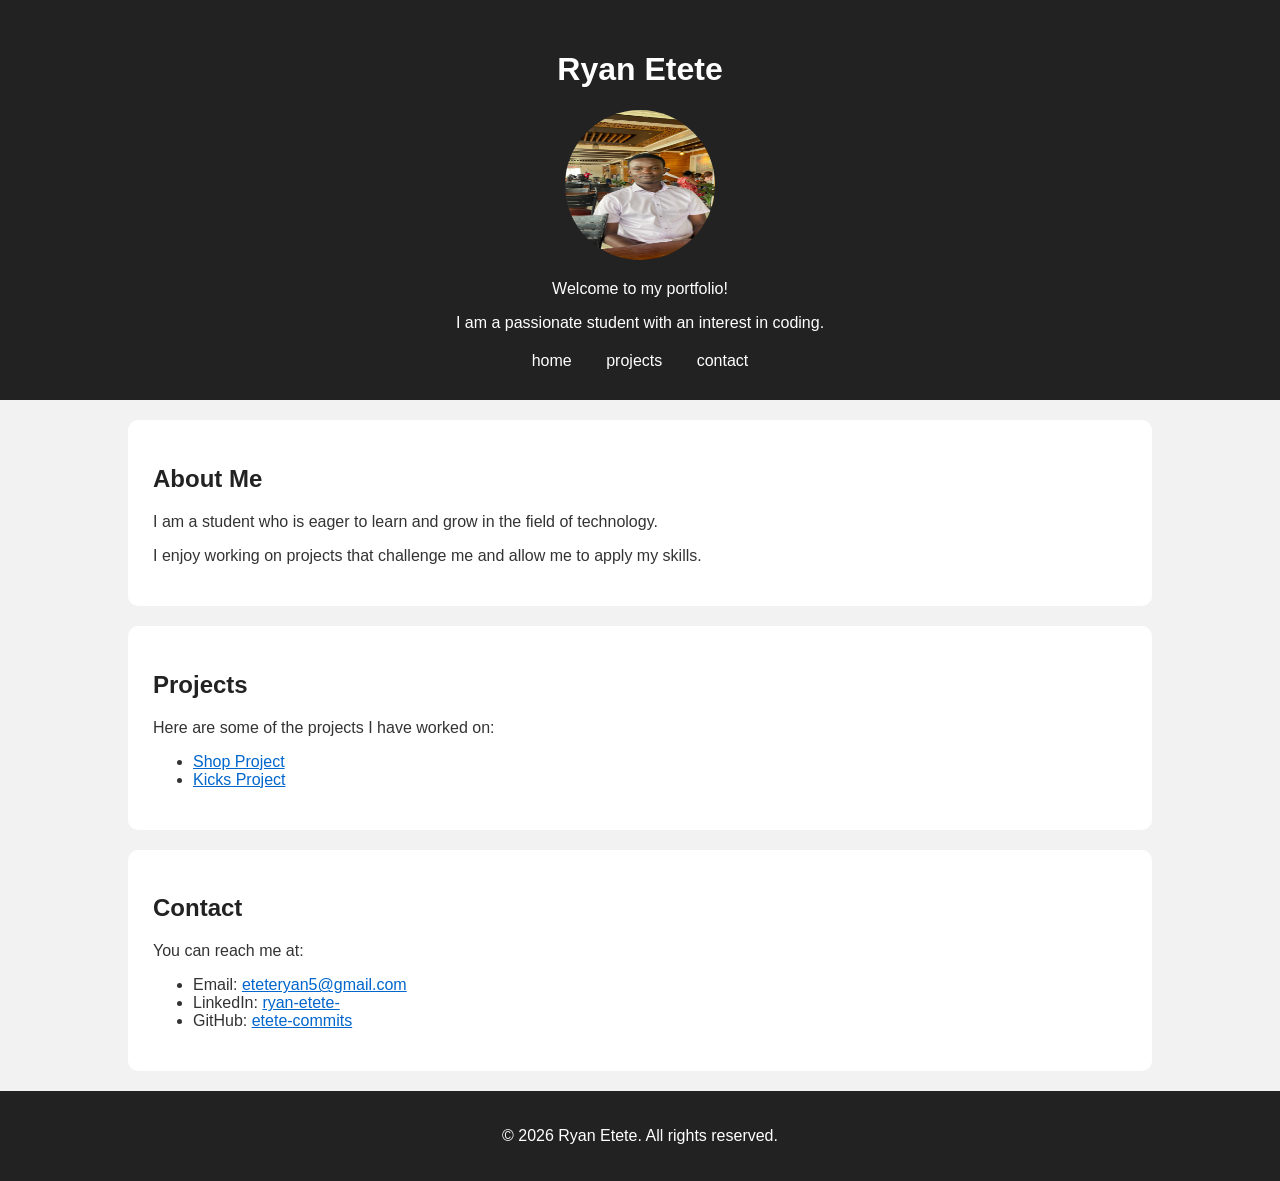
==== index.html @ 9b2b3864 "My portfolio" ====
<!DOCTYPE html>
<html lang="en">
<head>
    <meta charset="UTF-8">
    <title>MY PORTFOLIO</title>
    <link rel="stylesheet" href="styles.css">
</head>
<body>
<header>
    <h1>Ryan Etete</h1>
    <img src="images/profile.jpeg" alt="Profile Picture" width="150" height="150">
    <p>Welcome to my portfolio!</p>
    <p>I am a passionate student with an interest in coding.</p>
    <nav>
        <a href="#about">home</a>
        <a href="#projects">projects</a>
        <a href="#contact">contact</a>
    </nav>
</header>
<main>
    <section id="about">
        <h2>About Me</h2>
        <p>I am a student who is eager to learn and grow in the field of technology.</p>
        <p>I enjoy working on projects that challenge me and allow me to apply my skills.</p>
        </section>
    <section id="projects">
        <h2>Projects</h2>
        <p>Here are some of the projects I have worked on:</p>
        <ul>
            <li><a href="shop.html">Shop Project</a></li>
            <li><a href="kicks.html">Kicks Project</a></li>
        </ul>
    </section>
    <section id="contact">
        <h2>Contact</h2>
        <p>You can reach me at:</p>
        <ul>
            <li>Email: <a href="mailto:eteteryan5@gmail.com">eteteryan5@gmail.com</a></li>
            <li>LinkedIn: <a href="https://www.linkedin.com/in/ryan-etete-" target="_blank">ryan-etete-</a></li>
            <li>GitHub: <a href="https://github.com/etete-commits" target="_blank">etete-commits</a></li>
        </ul>
</main>
<footer>
    <p>&copy; 2026 Ryan Etete. All rights reserved.</p>
</footer>
</body>
</html>
---- styles.css ----
body {
    font-family: Arial, sans-serif;
    background-color: #f2f2f2;
    color: #333;
    margin: 0;
}

header {
    background-color: #222;
    color: white;
    text-align: center;
    padding: 30px;
}

header img {
    border-radius: 50%;
}

nav {
    margin-top: 20px;
}

nav a {
    color: white;
    text-decoration: none;
    margin: 15px;
}

nav a:hover {
    color: lightblue;
}

main {
    width: 80%;
    margin: auto;
}

section {
    background-color: white;
    margin: 20px 0;
    padding: 25px;
    border-radius: 10px;
}

h2 {
    color: #222;
}

a {
    color: #0066cc;
}

footer {
    background-color: #222;
    color: white;
    text-align: center;
    padding: 20px;
}
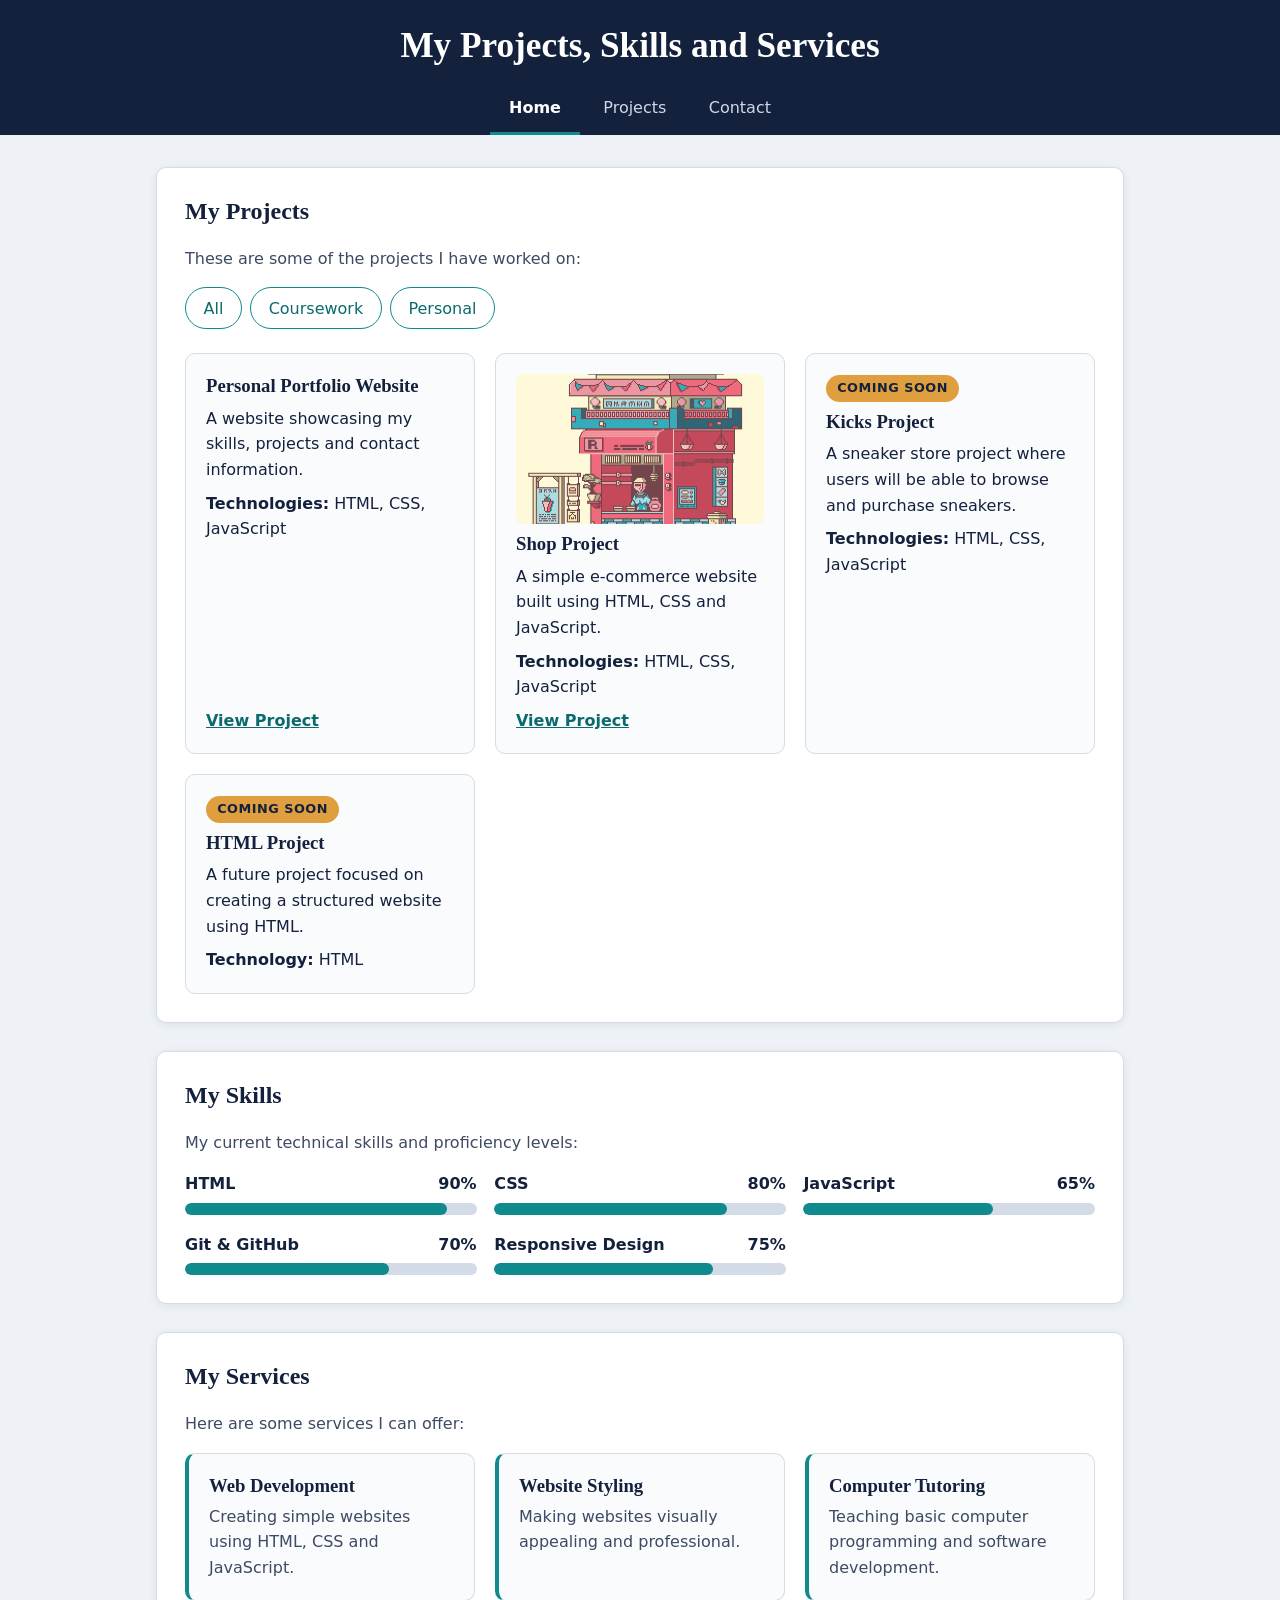
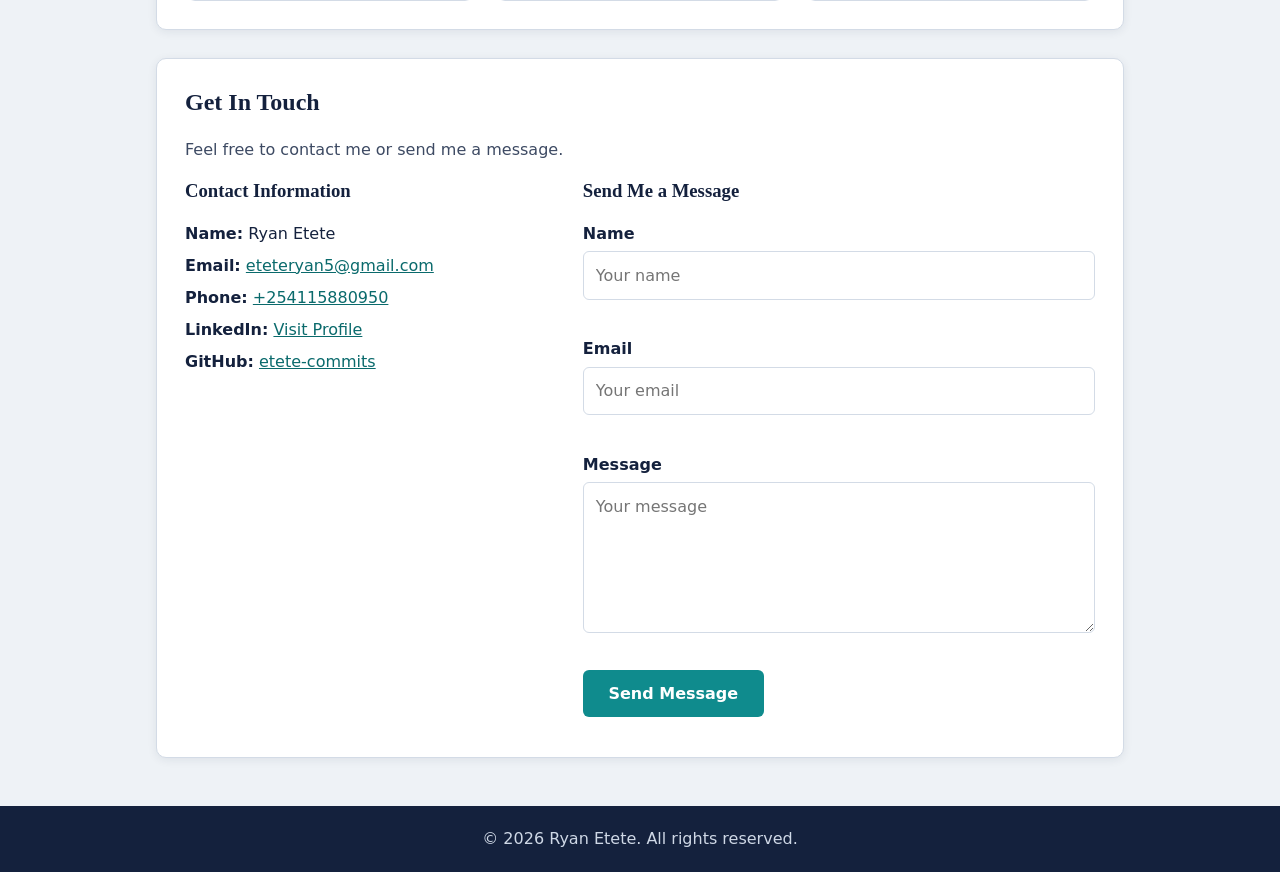
==== commit a96207ae: "barbra" ====
--- a/index.html
+++ b/index.html
@@ -2,46 +2,286 @@
 <html lang="en">
 <head>
     <meta charset="UTF-8">
-    <title>MY PORTFOLIO</title>
+    <meta name="viewport" content="width=device-width, initial-scale=1.0">
+    <title>Ryan Etete - Projects</title>
     <link rel="stylesheet" href="styles.css">
 </head>
+
 <body>
+
 <header>
-    <h1>Ryan Etete</h1>
-    <img src="images/profile.jpeg" alt="Profile Picture" width="150" height="150">
-    <p>Welcome to my portfolio!</p>
-    <p>I am a passionate student with an interest in coding.</p>
+    <h1>My Projects, Skills and Services</h1>
+
     <nav>
-        <a href="#about">home</a>
-        <a href="#projects">projects</a>
-        <a href="#contact">contact</a>
+        <a href="index.html" class="active">Home</a>
+        <a href="projects.html">Projects</a>
+        <a href="projects.html#contact">Contact</a>
     </nav>
 </header>
+
 <main>
-    <section id="about">
-        <h2>About Me</h2>
-        <p>I am a student who is eager to learn and grow in the field of technology.</p>
-        <p>I enjoy working on projects that challenge me and allow me to apply my skills.</p>
-        </section>
-    <section id="projects">
-        <h2>Projects</h2>
-        <p>Here are some of the projects I have worked on:</p>
-        <ul>
-            <li><a href="shop.html">Shop Project</a></li>
-            <li><a href="kicks.html">Kicks Project</a></li>
-        </ul>
-    </section>
-    <section id="contact">
-        <h2>Contact</h2>
-        <p>You can reach me at:</p>
-        <ul>
-            <li>Email: <a href="mailto:eteteryan5@gmail.com">eteteryan5@gmail.com</a></li>
-            <li>LinkedIn: <a href="https://www.linkedin.com/in/ryan-etete-" target="_blank">ryan-etete-</a></li>
-            <li>GitHub: <a href="https://github.com/etete-commits" target="_blank">etete-commits</a></li>
-        </ul>
+    <section id="projects" class="section-card">
+
+        <h2>My Projects</h2>
+        <p>These are some of the projects I have worked on:</p>
+
+        <div class="filter-buttons">
+            <button onclick="filterProjects('all')">All</button>
+            <button onclick="filterProjects('coursework')">Coursework</button>
+            <button onclick="filterProjects('personal')">Personal</button>
+        </div>
+
+        <div class="projects-container">
+            <article class="project-card" data-category="coursework">
+                <h3>Personal Portfolio Website</h3>
+                <p>
+                    A website showcasing my skills, projects and
+                    contact information.
+                </p>
+                <p><strong>Technologies:</strong> HTML, CSS, JavaScript</p>
+                <a href="https://etete-commits.github.io/my_portfolio/"
+                   target="_blank">
+                    View Project
+                </a>
+            </article>
+            <article class="project-card" data-category="personal">
+                <img src="images/shop.png" alt="Shop project">
+                <h3>Shop Project</h3>
+                <p>
+                    A simple e-commerce website built using HTML,
+                    CSS and JavaScript.
+                </p>
+                <p><strong>Technologies:</strong> HTML, CSS, JavaScript</p>
+                <a href="shop.html">View Project</a>
+            </article>
+            <article class="project-card" data-category="personal">
+
+                <div class="coming-soon">
+                    <span>COMING SOON</span>
+                </div>
+
+                <h3>Kicks Project</h3>
+                <p>
+                    A sneaker store project where users will be able
+                    to browse and purchase sneakers.
+                </p>
+                <p><strong>Technologies:</strong> HTML, CSS, JavaScript</p>
+
+            </article>
+            <article class="project-card" data-category="coursework">
+
+                <div class="coming-soon">
+                    <span>COMING SOON</span>
+                </div>
+
+                <h3>HTML Project</h3>
+                <p>
+                    A future project focused on creating a structured
+                    website using HTML.
+                </p>
+                <p><strong>Technology:</strong> HTML</p>
+
+            </article>
+
+        </div>
+    </section>
+    <section id="skills" class="section-card">
+
+        <h2>My Skills</h2>
+        <p>My current technical skills and proficiency levels:</p>
+
+        <div class="skills-container">
+
+            <div class="skill-card">
+                <div class="skill-title">
+                    <span>HTML</span>
+                    <span>90%</span>
+                </div>
+                <div class="progress-bar">
+                    <div class="progress html-progress"></div>
+                </div>
+            </div>
+
+            <div class="skill-card">
+                <div class="skill-title">
+                    <span>CSS</span>
+                    <span>80%</span>
+                </div>
+                <div class="progress-bar">
+                    <div class="progress css-progress"></div>
+                </div>
+            </div>
+
+            <div class="skill-card">
+                <div class="skill-title">
+                    <span>JavaScript</span>
+                    <span>65%</span>
+                </div>
+                <div class="progress-bar">
+                    <div class="progress javascript-progress"></div>
+                </div>
+            </div>
+
+            <div class="skill-card">
+                <div class="skill-title">
+                    <span>Git & GitHub</span>
+                    <span>70%</span>
+                </div>
+                <div class="progress-bar">
+                    <div class="progress git-progress"></div>
+                </div>
+            </div>
+
+            <div class="skill-card">
+                <div class="skill-title">
+                    <span>Responsive Design</span>
+                    <span>75%</span>
+                </div>
+                <div class="progress-bar">
+                    <div class="progress responsive-progress"></div>
+                </div>
+            </div>
+
+        </div>
+    </section>
+
+    <section id="services" class="section-card">
+
+        <h2>My Services</h2>
+        <p>Here are some services I can offer:</p>
+
+        <div class="services-container">
+
+            <div class="service-card">
+                <h3>Web Development</h3>
+                <p>
+                    Creating simple websites using HTML, CSS
+                    and JavaScript.
+                </p>
+            </div>
+
+            <div class="service-card">
+                <h3>Website Styling</h3>
+                <p>
+                    Making websites visually appealing
+                    and professional.
+                </p>
+            </div>
+
+            <div class="service-card">
+                <h3>Computer Tutoring</h3>
+                <p>
+                    Teaching basic computer programming
+                    and software development.
+                </p>
+            </div>
+
+        </div>
+    </section>
+    <section id="contact" class="section-card">
+
+        <h2>Get In Touch</h2>
+        <p>Feel free to contact me or send me a message.</p>
+
+        <div class="contact-container">
+
+            <div class="contact-information">
+
+                <h3>Contact Information</h3>
+
+                <p>
+                    <strong>Name:</strong> Ryan Etete
+                </p>
+
+                <p>
+                    <strong>Email:</strong>
+                    <a href="mailto:eteteryan5@gmail.com">
+                        eteteryan5@gmail.com
+                    </a>
+                </p>
+
+                <p>
+                    <strong>Phone:</strong>
+                    <a href="tel:+254115880950">
+                        +254115880950
+                    </a>
+                </p>
+
+                <p>
+                    <strong>LinkedIn:</strong>
+                    <a href="https://www.linkedin.com/"
+                       target="_blank">
+                        Visit Profile
+                    </a>
+                </p>
+
+                <p>
+                    <strong>GitHub:</strong>
+                    <a href="https://github.com/etete-commits"
+                       target="_blank">
+                        etete-commits
+                    </a>
+                </p>
+
+            </div>
+
+            <div class="contact-form-container">
+
+                <h3>Send Me a Message</h3>
+
+                <form id="contactForm">
+
+                    <div class="form-group">
+                        <label for="name">Name</label>
+                        <input type="text"
+                               id="name"
+                               name="name"
+                               placeholder="Your name">
+                        <small id="nameError"
+                               class="error-message"></small>
+                    </div>
+
+                    <div class="form-group">
+                        <label for="email">Email</label>
+                        <input type="email"
+                               id="email"
+                               name="email"
+                               placeholder="Your email">
+                        <small id="emailError"
+                               class="error-message"></small>
+                    </div>
+
+                    <div class="form-group">
+                        <label for="message">Message</label>
+                        <textarea id="message"
+                                  name="message"
+                                  rows="5"
+                                  placeholder="Your message"></textarea>
+                        <small id="messageError"
+                               class="error-message"></small>
+                    </div>
+
+                    <button type="submit">
+                        Send Message
+                    </button>
+
+                    <p id="formSuccess"
+                       class="success-message"></p>
+
+                </form>
+
+            </div>
+
+        </div>
+    </section>
+
 </main>
+
 <footer>
     <p>&copy; 2026 Ryan Etete. All rights reserved.</p>
 </footer>
+
+<script src="script.js"></script>
+
 </body>
 </html>
--- a/styles.css
+++ b/styles.css
@@ -1,58 +1,275 @@
+:root {
+    --ink: #14213d;
+    --ink-soft: #3d4a63;
+    --page: #eef2f6;
+    --card: #ffffff;
+    --line: #d3dbe6;
+    --accent: #0f8b8d;
+    --accent-dark: #0a6a6c;
+    --amber: #e09f3e;
+    --error: #b3261e;
+    --success: #1b7a3d;
+    --radius: 10px;
+    --shadow: 0 2px 10px rgba(20, 33, 61, 0.08);
+}
+
+* { box-sizing: border-box; }
+
 body {
-    font-family: Arial, sans-serif;
-    background-color: #f2f2f2;
-    color: #333;
     margin: 0;
-}
-
+    font-family: system-ui, -apple-system, "Segoe UI", Roboto, sans-serif;
+    line-height: 1.6;
+    color: var(--ink);
+    background: var(--page);
+}
+
+h1, h2, h3 {
+    font-family: Georgia, "Times New Roman", serif;
+    line-height: 1.25;
+    margin-top: 0;
+}
+
+a { color: var(--accent-dark); }
+a:hover { color: var(--accent); }
+
+/* ---------- Header & navigation ---------- */
 header {
-    background-color: #222;
-    color: white;
+    background: var(--ink);
+    color: #fff;
+    padding: 1.5rem 1rem 0;
     text-align: center;
-    padding: 30px;
-}
-
-header img {
-    border-radius: 50%;
-}
+}
+
+header h1 { margin-bottom: 1rem; font-size: clamp(1.5rem, 4vw, 2.2rem); }
 
 nav {
-    margin-top: 20px;
+    display: flex;
+    justify-content: center;
+    flex-wrap: wrap;
+    gap: .25rem;
 }
 
 nav a {
-    color: white;
+    color: #cfd8e6;
     text-decoration: none;
-    margin: 15px;
-}
-
-nav a:hover {
-    color: lightblue;
-}
-
+    padding: .7rem 1.2rem;
+    border-bottom: 3px solid transparent;
+}
+
+nav a:hover { color: #fff; border-bottom-color: var(--line); }
+nav a.active { color: #fff; border-bottom-color: var(--accent); font-weight: 600; }
+
+/* ---------- Layout ---------- */
 main {
-    width: 80%;
-    margin: auto;
-}
-
-section {
-    background-color: white;
-    margin: 20px 0;
-    padding: 25px;
-    border-radius: 10px;
-}
-
-h2 {
-    color: #222;
-}
-
-a {
-    color: #0066cc;
-}
-
+    max-width: 1000px;
+    margin: 0 auto;
+    padding: 2rem 1rem;
+    display: grid;
+    gap: 1.75rem;
+}
+
+.section-card {
+    background: var(--card);
+    border: 1px solid var(--line);
+    border-radius: var(--radius);
+    box-shadow: var(--shadow);
+    padding: 1.75rem;
+    scroll-margin-top: 1rem;
+}
+
+.section-card > p { color: var(--ink-soft); max-width: 65ch; }
+
+/* ---------- Project filter buttons ---------- */
+.filter-buttons {
+    display: flex;
+    flex-wrap: wrap;
+    gap: .5rem;
+    margin: 1rem 0 1.5rem;
+}
+
+.filter-buttons button {
+    font: inherit;
+    padding: .45rem 1.1rem;
+    border: 1.5px solid var(--accent);
+    background: transparent;
+    color: var(--accent-dark);
+    border-radius: 999px;
+    cursor: pointer;
+}
+
+.filter-buttons button:hover,
+.filter-buttons button.active {
+    background: var(--accent);
+    color: #fff;
+}
+
+/* ---------- Project cards ---------- */
+.projects-container {
+    display: grid;
+    gap: 1.25rem;
+    grid-template-columns: repeat(auto-fit, minmax(240px, 1fr));
+}
+
+.project-card {
+    position: relative;
+    display: flex;
+    flex-direction: column;
+    gap: .5rem;
+    padding: 1.25rem;
+    border: 1px solid var(--line);
+    border-radius: var(--radius);
+    background: #fafbfd;
+}
+
+.project-card img {
+    width: 100%;
+    height: 150px;
+    object-fit: cover;
+    border-radius: 6px;
+}
+
+.project-card h3 { margin-bottom: 0; }
+.project-card p { margin: 0; }
+.project-card a { margin-top: auto; font-weight: 600; }
+
+.coming-soon span {
+    display: inline-block;
+    background: var(--amber);
+    color: var(--ink);
+    font-size: .8rem;
+    font-weight: 700;
+    letter-spacing: .04em;
+    padding: .2rem .7rem;
+    border-radius: 999px;
+}
+
+/* ---------- Skills ---------- */
+.skills-container {
+    display: grid;
+    gap: 1.1rem;
+    grid-template-columns: repeat(auto-fit, minmax(260px, 1fr));
+    margin-top: 1rem;
+}
+
+.skill-title {
+    display: flex;
+    justify-content: space-between;
+    font-weight: 600;
+    margin-bottom: .35rem;
+}
+
+.progress-bar {
+    height: 12px;
+    background: var(--line);
+    border-radius: 999px;
+    overflow: hidden;
+}
+
+.progress {
+    height: 100%;
+    background: var(--accent);
+    border-radius: 999px;
+}
+
+.html-progress       { width: 90%; }
+.css-progress        { width: 80%; }
+.javascript-progress { width: 65%; }
+.git-progress        { width: 70%; }
+.responsive-progress { width: 75%; }
+
+/* ---------- Services ---------- */
+.services-container {
+    display: grid;
+    gap: 1.25rem;
+    grid-template-columns: repeat(auto-fit, minmax(230px, 1fr));
+    margin-top: 1rem;
+}
+
+.service-card {
+    padding: 1.25rem;
+    border: 1px solid var(--line);
+    border-left: 4px solid var(--accent);
+    border-radius: var(--radius);
+    background: #fafbfd;
+}
+
+.service-card h3 { margin-bottom: .4rem; }
+.service-card p { margin: 0; color: var(--ink-soft); }
+
+/* ---------- Contact ---------- */
+.contact-container {
+    display: grid;
+    gap: 2rem;
+    grid-template-columns: 1fr 1.4fr;
+    margin-top: 1rem;
+}
+
+.contact-information p { margin: .4rem 0; overflow-wrap: anywhere; }
+
+.form-group {
+    display: grid;
+    gap: .3rem;
+    margin-bottom: 1rem;
+}
+
+.form-group label { font-weight: 600; }
+
+.form-group input,
+.form-group textarea {
+    font: inherit;
+    padding: .65rem .75rem;
+    border: 1.5px solid var(--line);
+    border-radius: 6px;
+    background: #fff;
+    width: 100%;
+}
+
+.form-group input.invalid,
+.form-group textarea.invalid { border-color: var(--error); }
+
+.error-message {
+    color: var(--error);
+    font-size: .9rem;
+    min-height: 1.1em;
+}
+
+.success-message {
+    color: var(--success);
+    font-weight: 600;
+    margin: .75rem 0 0;
+}
+
+form button[type="submit"] {
+    font: inherit;
+    font-weight: 600;
+    padding: .7rem 1.6rem;
+    border: none;
+    border-radius: 6px;
+    background: var(--accent);
+    color: #fff;
+    cursor: pointer;
+}
+
+form button[type="submit"]:hover { background: var(--accent-dark); }
+
+/* ---------- Footer ---------- */
 footer {
-    background-color: #222;
-    color: white;
+    background: var(--ink);
+    color: #cfd8e6;
     text-align: center;
-    padding: 20px;
+    padding: 1.25rem 1rem;
+    margin-top: 1rem;
+}
+
+footer p { margin: 0; }
+
+/* ---------- Accessibility & responsive ---------- */
+:focus-visible {
+    outline: 3px solid var(--amber);
+    outline-offset: 2px;
+}
+
+@media (max-width: 720px) {
+    .contact-container { grid-template-columns: 1fr; }
+    .section-card { padding: 1.25rem; }
 }
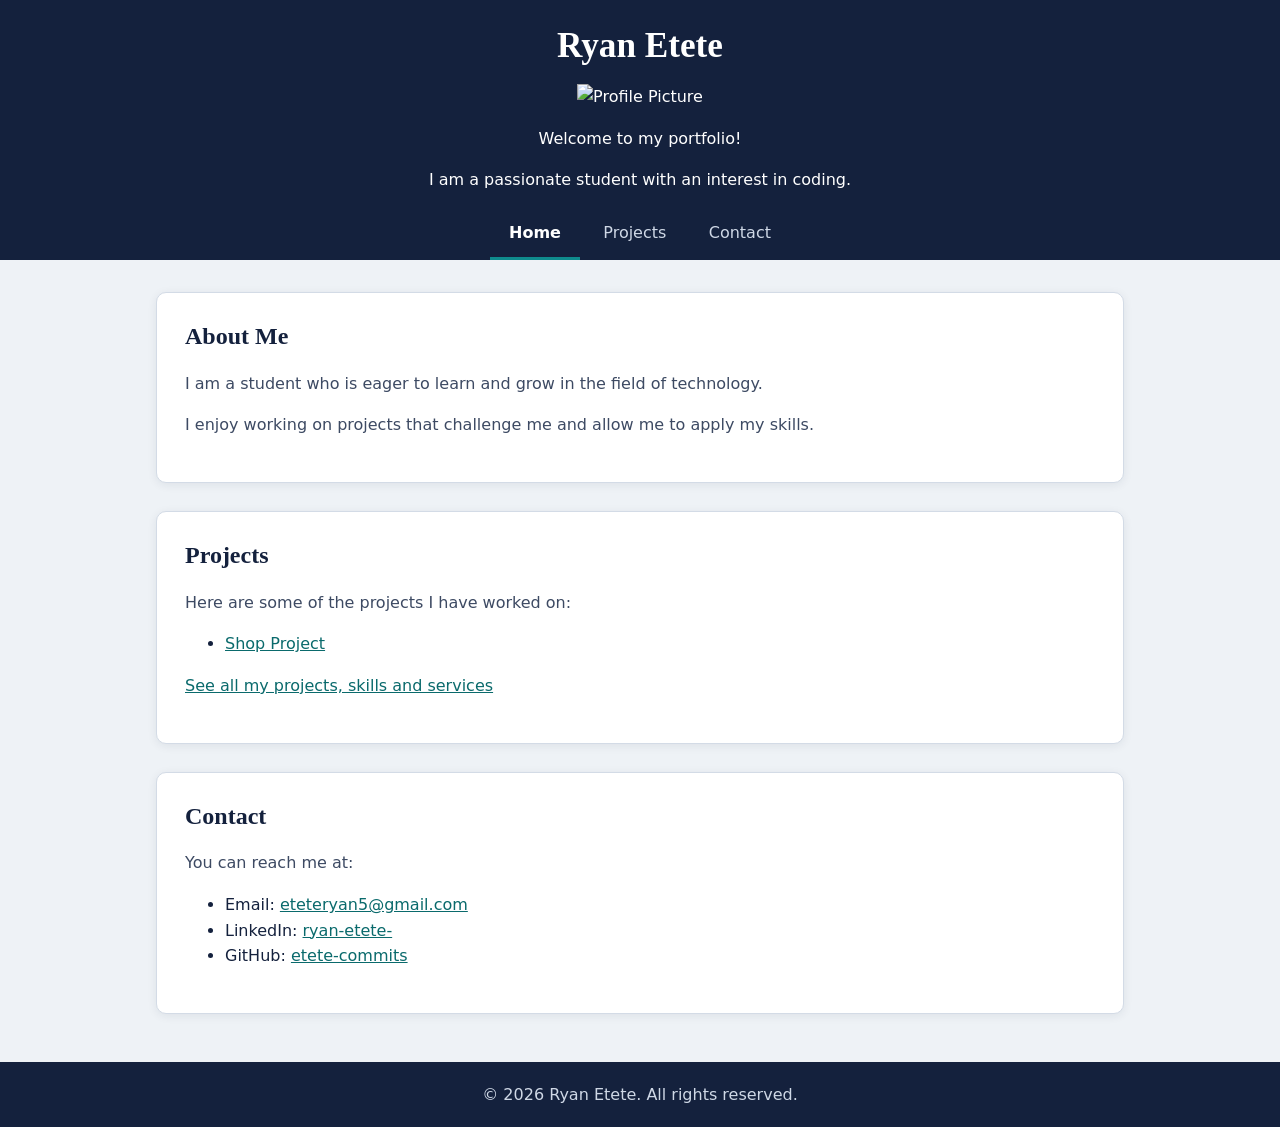
==== commit d8dfe7b8: "Restore home page and add profile picture Updated the title and header to reflect a personal brandin" ====
--- a/index.html
+++ b/index.html
@@ -3,276 +3,52 @@
 <head>
     <meta charset="UTF-8">
     <meta name="viewport" content="width=device-width, initial-scale=1.0">
-    <title>Ryan Etete - Projects</title>
+    <title>Ryan Etete - Home</title>
     <link rel="stylesheet" href="styles.css">
 </head>
 
 <body>
 
 <header>
-    <h1>My Projects, Skills and Services</h1>
+    <h1>Ryan Etete</h1>
+
+    <img src="images/pfp.jpeg" alt="Profile Picture" width="150">
+
+    <p>Welcome to my portfolio!</p>
+    <p>I am a passionate student with an interest in coding.</p>
 
     <nav>
         <a href="index.html" class="active">Home</a>
         <a href="projects.html">Projects</a>
-        <a href="projects.html#contact">Contact</a>
+        <a href="#contact">Contact</a>
     </nav>
 </header>
 
 <main>
-    <section id="projects" class="section-card">
 
-        <h2>My Projects</h2>
-        <p>These are some of the projects I have worked on:</p>
-
-        <div class="filter-buttons">
-            <button onclick="filterProjects('all')">All</button>
-            <button onclick="filterProjects('coursework')">Coursework</button>
-            <button onclick="filterProjects('personal')">Personal</button>
-        </div>
-
-        <div class="projects-container">
-            <article class="project-card" data-category="coursework">
-                <h3>Personal Portfolio Website</h3>
-                <p>
-                    A website showcasing my skills, projects and
-                    contact information.
-                </p>
-                <p><strong>Technologies:</strong> HTML, CSS, JavaScript</p>
-                <a href="https://etete-commits.github.io/my_portfolio/"
-                   target="_blank">
-                    View Project
-                </a>
-            </article>
-            <article class="project-card" data-category="personal">
-                <img src="images/shop.png" alt="Shop project">
-                <h3>Shop Project</h3>
-                <p>
-                    A simple e-commerce website built using HTML,
-                    CSS and JavaScript.
-                </p>
-                <p><strong>Technologies:</strong> HTML, CSS, JavaScript</p>
-                <a href="shop.html">View Project</a>
-            </article>
-            <article class="project-card" data-category="personal">
-
-                <div class="coming-soon">
-                    <span>COMING SOON</span>
-                </div>
-
-                <h3>Kicks Project</h3>
-                <p>
-                    A sneaker store project where users will be able
-                    to browse and purchase sneakers.
-                </p>
-                <p><strong>Technologies:</strong> HTML, CSS, JavaScript</p>
-
-            </article>
-            <article class="project-card" data-category="coursework">
-
-                <div class="coming-soon">
-                    <span>COMING SOON</span>
-                </div>
-
-                <h3>HTML Project</h3>
-                <p>
-                    A future project focused on creating a structured
-                    website using HTML.
-                </p>
-                <p><strong>Technology:</strong> HTML</p>
-
-            </article>
-
-        </div>
-    </section>
-    <section id="skills" class="section-card">
-
-        <h2>My Skills</h2>
-        <p>My current technical skills and proficiency levels:</p>
-
-        <div class="skills-container">
-
-            <div class="skill-card">
-                <div class="skill-title">
-                    <span>HTML</span>
-                    <span>90%</span>
-                </div>
-                <div class="progress-bar">
-                    <div class="progress html-progress"></div>
-                </div>
-            </div>
-
-            <div class="skill-card">
-                <div class="skill-title">
-                    <span>CSS</span>
-                    <span>80%</span>
-                </div>
-                <div class="progress-bar">
-                    <div class="progress css-progress"></div>
-                </div>
-            </div>
-
-            <div class="skill-card">
-                <div class="skill-title">
-                    <span>JavaScript</span>
-                    <span>65%</span>
-                </div>
-                <div class="progress-bar">
-                    <div class="progress javascript-progress"></div>
-                </div>
-            </div>
-
-            <div class="skill-card">
-                <div class="skill-title">
-                    <span>Git & GitHub</span>
-                    <span>70%</span>
-                </div>
-                <div class="progress-bar">
-                    <div class="progress git-progress"></div>
-                </div>
-            </div>
-
-            <div class="skill-card">
-                <div class="skill-title">
-                    <span>Responsive Design</span>
-                    <span>75%</span>
-                </div>
-                <div class="progress-bar">
-                    <div class="progress responsive-progress"></div>
-                </div>
-            </div>
-
-        </div>
+    <section id="about" class="section-card">
+        <h2>About Me</h2>
+        <p>I am a student who is eager to learn and grow in the field of technology.</p>
+        <p>I enjoy working on projects that challenge me and allow me to apply my skills.</p>
     </section>
 
-    <section id="services" class="section-card">
+    <section id="projects" class="section-card">
+        <h2>Projects</h2>
+        <p>Here are some of the projects I have worked on:</p>
+        <ul>
+            <li><a href="shop.html">Shop Project</a></li>
+        </ul>
+        <p><a href="projects.html">See all my projects, skills and services</a></p>
+    </section>
 
-        <h2>My Services</h2>
-        <p>Here are some services I can offer:</p>
-
-        <div class="services-container">
-
-            <div class="service-card">
-                <h3>Web Development</h3>
-                <p>
-                    Creating simple websites using HTML, CSS
-                    and JavaScript.
-                </p>
-            </div>
-
-            <div class="service-card">
-                <h3>Website Styling</h3>
-                <p>
-                    Making websites visually appealing
-                    and professional.
-                </p>
-            </div>
-
-            <div class="service-card">
-                <h3>Computer Tutoring</h3>
-                <p>
-                    Teaching basic computer programming
-                    and software development.
-                </p>
-            </div>
-
-        </div>
-    </section>
     <section id="contact" class="section-card">
-
-        <h2>Get In Touch</h2>
-        <p>Feel free to contact me or send me a message.</p>
-
-        <div class="contact-container">
-
-            <div class="contact-information">
-
-                <h3>Contact Information</h3>
-
-                <p>
-                    <strong>Name:</strong> Ryan Etete
-                </p>
-
-                <p>
-                    <strong>Email:</strong>
-                    <a href="mailto:eteteryan5@gmail.com">
-                        eteteryan5@gmail.com
-                    </a>
-                </p>
-
-                <p>
-                    <strong>Phone:</strong>
-                    <a href="tel:+254115880950">
-                        +254115880950
-                    </a>
-                </p>
-
-                <p>
-                    <strong>LinkedIn:</strong>
-                    <a href="https://www.linkedin.com/"
-                       target="_blank">
-                        Visit Profile
-                    </a>
-                </p>
-
-                <p>
-                    <strong>GitHub:</strong>
-                    <a href="https://github.com/etete-commits"
-                       target="_blank">
-                        etete-commits
-                    </a>
-                </p>
-
-            </div>
-
-            <div class="contact-form-container">
-
-                <h3>Send Me a Message</h3>
-
-                <form id="contactForm">
-
-                    <div class="form-group">
-                        <label for="name">Name</label>
-                        <input type="text"
-                               id="name"
-                               name="name"
-                               placeholder="Your name">
-                        <small id="nameError"
-                               class="error-message"></small>
-                    </div>
-
-                    <div class="form-group">
-                        <label for="email">Email</label>
-                        <input type="email"
-                               id="email"
-                               name="email"
-                               placeholder="Your email">
-                        <small id="emailError"
-                               class="error-message"></small>
-                    </div>
-
-                    <div class="form-group">
-                        <label for="message">Message</label>
-                        <textarea id="message"
-                                  name="message"
-                                  rows="5"
-                                  placeholder="Your message"></textarea>
-                        <small id="messageError"
-                               class="error-message"></small>
-                    </div>
-
-                    <button type="submit">
-                        Send Message
-                    </button>
-
-                    <p id="formSuccess"
-                       class="success-message"></p>
-
-                </form>
-
-            </div>
-
-        </div>
+        <h2>Contact</h2>
+        <p>You can reach me at:</p>
+        <ul>
+            <li>Email: <a href="mailto:eteteryan5@gmail.com">eteteryan5@gmail.com</a></li>
+            <li>LinkedIn: <a href="https://www.linkedin.com/in/ryan-etete-" target="_blank" rel="noopener">ryan-etete-</a></li>
+            <li>GitHub: <a href="https://github.com/etete-commits" target="_blank" rel="noopener">etete-commits</a></li>
+        </ul>
     </section>
 
 </main>
@@ -281,7 +57,5 @@
     <p>&copy; 2026 Ryan Etete. All rights reserved.</p>
 </footer>
 
-<script src="script.js"></script>
-
 </body>
-</html>+</html>
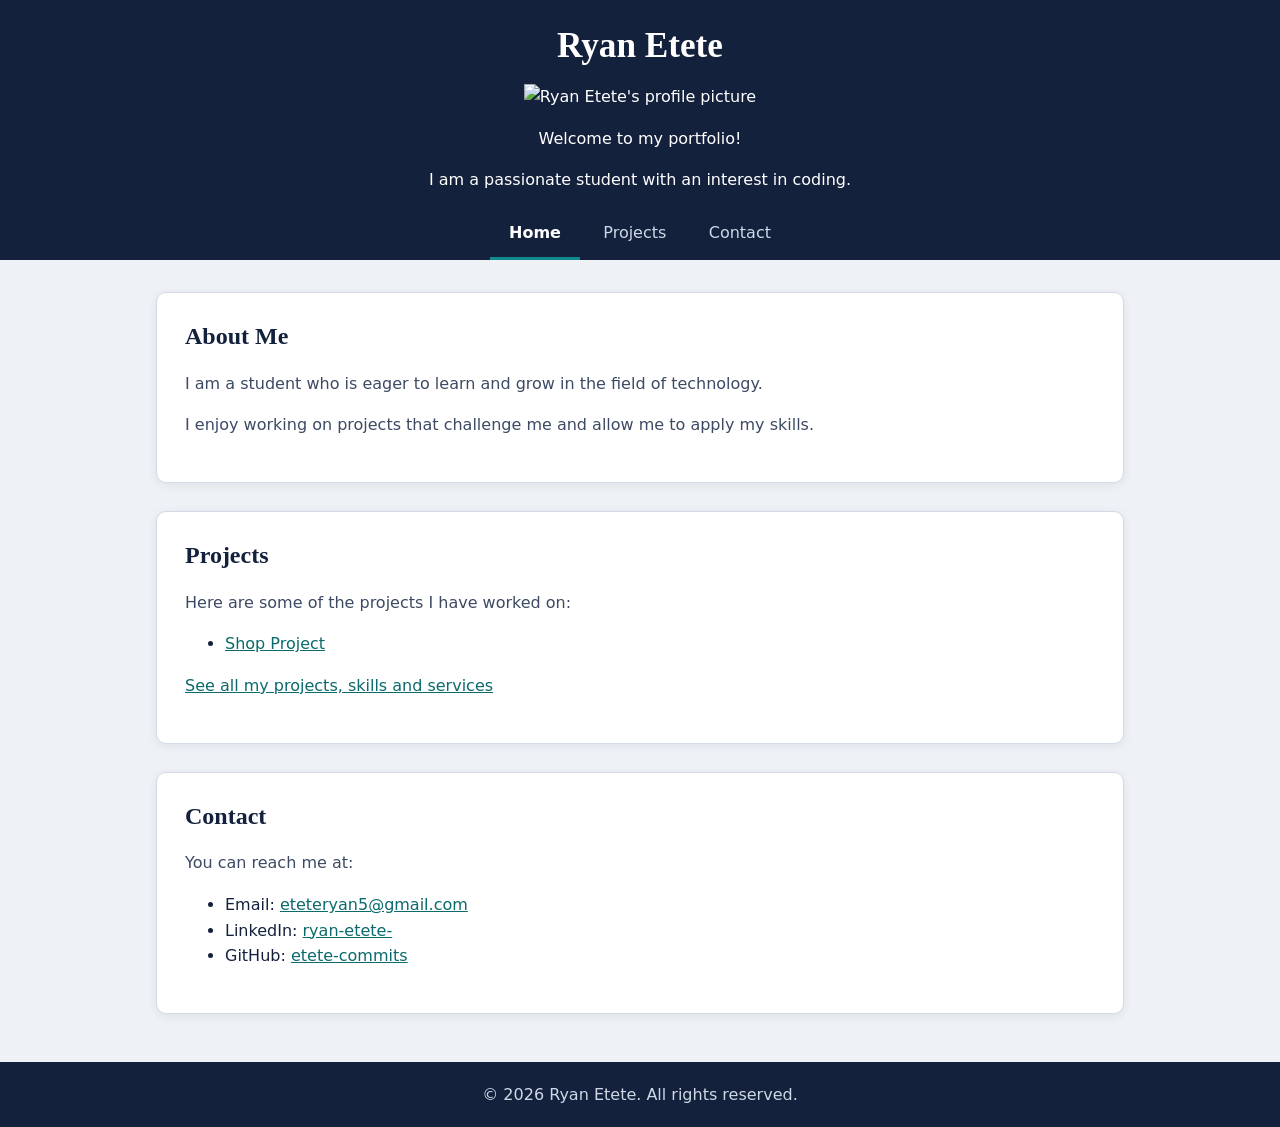
==== commit 48a0fbdf: "Add files via upload" ====
--- a/index.html
+++ b/index.html
@@ -1,61 +1,62 @@
-<!DOCTYPE html>
-<html lang="en">
-<head>
-    <meta charset="UTF-8">
-    <meta name="viewport" content="width=device-width, initial-scale=1.0">
-    <title>Ryan Etete - Home</title>
-    <link rel="stylesheet" href="styles.css">
-</head>
-
-<body>
-
-<header>
-    <h1>Ryan Etete</h1>
-
-    <img src="images/pfp.jpeg" alt="Profile Picture" width="150">
-
-    <p>Welcome to my portfolio!</p>
-    <p>I am a passionate student with an interest in coding.</p>
-
-    <nav>
-        <a href="index.html" class="active">Home</a>
-        <a href="projects.html">Projects</a>
-        <a href="#contact">Contact</a>
-    </nav>
-</header>
-
-<main>
-
-    <section id="about" class="section-card">
-        <h2>About Me</h2>
-        <p>I am a student who is eager to learn and grow in the field of technology.</p>
-        <p>I enjoy working on projects that challenge me and allow me to apply my skills.</p>
-    </section>
-
-    <section id="projects" class="section-card">
-        <h2>Projects</h2>
-        <p>Here are some of the projects I have worked on:</p>
-        <ul>
-            <li><a href="shop.html">Shop Project</a></li>
-        </ul>
-        <p><a href="projects.html">See all my projects, skills and services</a></p>
-    </section>
-
-    <section id="contact" class="section-card">
-        <h2>Contact</h2>
-        <p>You can reach me at:</p>
-        <ul>
-            <li>Email: <a href="mailto:eteteryan5@gmail.com">eteteryan5@gmail.com</a></li>
-            <li>LinkedIn: <a href="https://www.linkedin.com/in/ryan-etete-" target="_blank" rel="noopener">ryan-etete-</a></li>
-            <li>GitHub: <a href="https://github.com/etete-commits" target="_blank" rel="noopener">etete-commits</a></li>
-        </ul>
-    </section>
-
-</main>
-
-<footer>
-    <p>&copy; 2026 Ryan Etete. All rights reserved.</p>
-</footer>
-
-</body>
-</html>
+<!DOCTYPE html>
+<html lang="en">
+<head>
+    <meta charset="UTF-8">
+    <meta name="viewport" content="width=device-width, initial-scale=1.0">
+    <title>Ryan Etete - Home</title>
+    <meta name="description" content="Ryan Etete's personal portfolio: projects, skills and contact details.">
+    <link rel="stylesheet" href="styles.css">
+</head>
+
+<body>
+
+<header>
+    <h1>Ryan Etete</h1>
+
+    <img src="images/pfp.jpg" alt="Ryan Etete's profile picture" width="300" height="300">
+
+    <p>Welcome to my portfolio!</p>
+    <p>I am a passionate student with an interest in coding.</p>
+
+    <nav>
+        <a href="index.html" class="active">Home</a>
+        <a href="projects.html">Projects</a>
+        <a href="#contact">Contact</a>
+    </nav>
+</header>
+
+<main>
+
+    <section id="about" class="section-card">
+        <h2>About Me</h2>
+        <p>I am a student who is eager to learn and grow in the field of technology.</p>
+        <p>I enjoy working on projects that challenge me and allow me to apply my skills.</p>
+    </section>
+
+    <section id="projects" class="section-card">
+        <h2>Projects</h2>
+        <p>Here are some of the projects I have worked on:</p>
+        <ul>
+            <li><a href="shop.html">Shop Project</a></li>
+        </ul>
+        <p><a href="projects.html">See all my projects, skills and services</a></p>
+    </section>
+
+    <section id="contact" class="section-card">
+        <h2>Contact</h2>
+        <p>You can reach me at:</p>
+        <ul>
+            <li>Email: <a href="mailto:eteteryan5@gmail.com">eteteryan5@gmail.com</a></li>
+            <li>LinkedIn: <a href="https://www.linkedin.com/in/ryan-etete-" target="_blank" rel="noopener">ryan-etete-</a></li>
+            <li>GitHub: <a href="https://github.com/etete-commits" target="_blank" rel="noopener">etete-commits</a></li>
+        </ul>
+    </section>
+
+</main>
+
+<footer>
+    <p>&copy; 2026 Ryan Etete. All rights reserved.</p>
+</footer>
+
+</body>
+</html>
